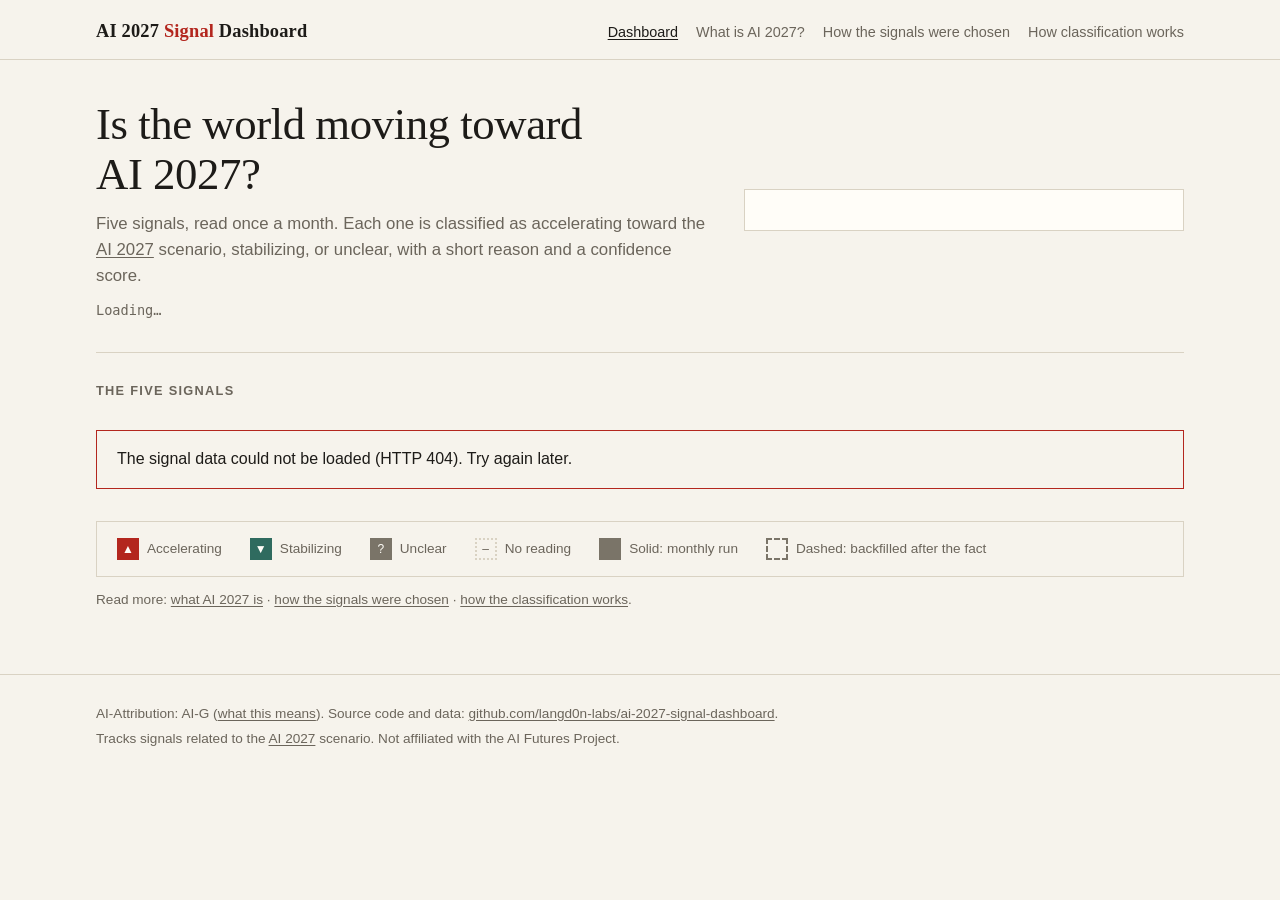
==== site/index.html @ ce1a248b "Announce when the dashboard has loaded #updated is now role="status" and is set after the cards rend" ====
<!doctype html>
<html lang="en">
<head>
  <meta charset="utf-8">
  <meta name="viewport" content="width=device-width, initial-scale=1">
  <title>AI 2027 Signal Dashboard</title>
  <meta name="description" content="An early-warning dashboard that tracks whether the world is moving toward the AI 2027 scenario, across five signals.">
  <link rel="icon" href="data:,">
  <link rel="stylesheet" href="style.css">
  <script src="app.js" defer></script>
</head>
<body data-page="dashboard">
  <header class="site-header">
    <div class="wrap">
      <a class="brand" href="index.html">AI 2027 <span>Signal</span> Dashboard</a>
      <nav class="site-nav" aria-label="Site">
      <a href="index.html" aria-current="page">Dashboard</a>
      <a href="about.html">What is AI 2027?</a>
      <a href="signals.html">How the signals were chosen</a>
      <a href="method.html">How classification works</a>
      </nav>
    </div>
  </header>
  <p id="sample-banner" class="banner" hidden>Sample data — not a real classification yet</p>
  <main class="wrap">
    <section class="intro" aria-labelledby="page-title">
      <div>
        <h1 id="page-title">Is the world moving toward AI&nbsp;2027?</h1>
        <p class="lede">Five signals, read once a month. Each one is classified as accelerating toward the <a href="about.html">AI 2027</a> scenario, stabilizing, or unclear, with a short reason and a confidence score.</p>
        <p id="updated" class="updated" role="status">Loading…</p>
      </div>
      <div id="overall" class="overall"></div>
    </section>

    <h2 class="section-title">The five signals</h2>
    <div id="signals" class="grid"></div>

    <div class="legend" role="group" aria-label="Legend">
      <div><span class="mark" data-status="accelerating" data-run="scheduled" aria-hidden="true">▲</span> Accelerating</div>
      <div><span class="mark" data-status="stabilizing" data-run="scheduled" aria-hidden="true">▼</span> Stabilizing</div>
      <div><span class="mark" data-status="unclear" data-run="scheduled" aria-hidden="true">?</span> Unclear</div>
      <div><span class="mark none" aria-hidden="true">–</span> No reading</div>
      <div><span class="mark" data-status="unclear" data-run="scheduled" aria-hidden="true"></span> Solid: monthly run</div>
      <div><span class="mark" data-status="unclear" data-run="backfill" aria-hidden="true"></span> Dashed: backfilled after the fact</div>
    </div>
    <p class="meta-line">Read more: <a href="about.html">what AI 2027 is</a> · <a href="signals.html">how the signals were chosen</a> · <a href="method.html">how the classification works</a>.</p>
  </main>
  <footer class="site-footer">
    <div class="wrap">
      <p>AI-Attribution: AI-G (<a href="https://langd0n.com/ai-attribution">what this means</a>). Source code and data: <a href="https://github.com/langd0n-labs/ai-2027-signal-dashboard">github.com/langd0n-labs/ai-2027-signal-dashboard</a>.</p>
      <p>Tracks signals related to the <a href="https://ai-2027.com">AI 2027</a> scenario. Not affiliated with the AI Futures Project.</p>
    </div>
  </footer>
</body>
</html>
---- site/style.css ----
:root {
  --bg: #f6f3ec;
  --surface: #fffdf8;
  --ink: #1d1b18;
  --muted: #6b655b;
  --rule: #d9d2c3;
  --face: #fbf8f1;
  --accel: #b3261e;
  --stable: #2f6b5f;
  --unclear: #7a7468;
  --accent: #b3261e;
  --focus: #1f5fbf;
  --serif: "Iowan Old Style", "Palatino Linotype", Palatino, Georgia, serif;
  --sans: -apple-system, BlinkMacSystemFont, "Segoe UI", Roboto, "Helvetica Neue", Arial, sans-serif;
  --mono: ui-monospace, "SF Mono", Menlo, Consolas, monospace;
  color-scheme: light dark;
}

@media (prefers-color-scheme: dark) {
  :root {
    --bg: #15140f;
    --surface: #1e1c17;
    --ink: #ece6d8;
    --muted: #a59e8f;
    --rule: #39352c;
    --face: #24221c;
    --accel: #f0766c;
    --stable: #6fbfab;
    --unclear: #a59e8f;
    --accent: #f0766c;
    --focus: #8ab4ff;
  }
}

* { box-sizing: border-box; }

body {
  margin: 0;
  background: var(--bg);
  color: var(--ink);
  font: 16px/1.55 var(--sans);
}

a { color: inherit; text-underline-offset: 2px; }
a:hover { color: var(--accent); }
:focus-visible { outline: 3px solid var(--focus); outline-offset: 2px; border-radius: 2px; }

.wrap { max-width: 1120px; margin: 0 auto; padding: 0 16px; }

/* Header and footer */
.site-header { border-bottom: 1px solid var(--rule); }
.site-header .wrap { display: flex; flex-wrap: wrap; align-items: baseline; justify-content: space-between; gap: 8px 24px; padding-top: 20px; padding-bottom: 16px; }
.brand { font: 600 1.15rem/1.2 var(--serif); text-decoration: none; letter-spacing: 0.01em; }
.brand span { color: var(--accent); }
.site-nav { display: flex; flex-wrap: wrap; gap: 4px 18px; font-size: 0.9rem; }
.site-nav a { color: var(--muted); text-decoration: none; }
.site-nav a:hover, .site-nav a[aria-current="page"] { color: var(--ink); text-decoration: underline; }

.site-footer { border-top: 1px solid var(--rule); margin-top: 64px; padding: 24px 0 40px; color: var(--muted); font-size: 0.85rem; }
.site-footer p { margin: 4px 0; }

/* Banner */
.banner { background: var(--accent); color: var(--bg); font-weight: 600; text-align: center; padding: 8px 16px; font-size: 0.9rem; }
.banner[hidden] { display: none; }

/* Intro + overall */
.intro { display: grid; grid-template-columns: minmax(0, 1.4fr) minmax(0, 1fr); gap: 32px; align-items: center; padding: 40px 0 32px; border-bottom: 1px solid var(--rule); }
.intro h1 { font: 500 clamp(1.9rem, 4vw, 2.8rem)/1.1 var(--serif); margin: 0 0 12px; letter-spacing: -0.01em; }
.lede { font-size: 1.05rem; color: var(--muted); margin: 0 0 12px; max-width: 38em; }
.updated { font: 0.85rem/1.4 var(--mono); color: var(--muted); margin: 0; }

.overall { display: flex; gap: 20px; align-items: center; background: var(--surface); border: 1px solid var(--rule); padding: 20px; }
.overall .dial { width: 120px; flex: none; }
.overall h2 { font: 600 0.8rem/1 var(--sans); text-transform: uppercase; letter-spacing: 0.1em; color: var(--muted); margin: 0 0 8px; }
.overall p { margin: 0; }
.overall .note { color: var(--muted); font-size: 0.9rem; margin-top: 6px; }

/* Signal cards */
.section-title { font: 600 0.8rem/1 var(--sans); text-transform: uppercase; letter-spacing: 0.1em; color: var(--muted); margin: 32px 0 16px; }
.grid { display: grid; grid-template-columns: repeat(auto-fill, minmax(min(100%, 330px), 1fr)); gap: 20px; }

.card { background: var(--surface); border: 1px solid var(--rule); border-top: 4px solid var(--status, var(--rule)); padding: 18px 20px 20px; display: flex; flex-direction: column; gap: 14px; min-width: 0; }
:is(.card, .overall)[data-status="accelerating"] { --status: var(--accel); }
:is(.card, .overall)[data-status="stabilizing"] { --status: var(--stable); }
:is(.card, .overall)[data-status="unclear"] { --status: var(--unclear); }
.card-head { display: flex; justify-content: space-between; align-items: baseline; gap: 12px; }
.card h3 { font: 600 1.3rem/1.2 var(--serif); margin: 0; }
.period { font: 0.8rem/1 var(--mono); color: var(--muted); white-space: nowrap; }

.reading { display: flex; gap: 16px; align-items: center; }
.reading .dial { width: 96px; flex: none; }
.status { font-weight: 700; font-size: 1.05rem; color: var(--status, var(--muted)); display: flex; align-items: center; gap: 6px; }
.meta-line { color: var(--muted); font-size: 0.85rem; margin: 2px 0 0; }
.meta-line.model { font-family: var(--mono); font-size: 0.78rem; white-space: nowrap; overflow: hidden; text-overflow: ellipsis; }
.justification { margin: 0; }

.history { display: flex; flex-direction: column; gap: 6px; }
.history-label { font-size: 0.75rem; color: var(--muted); text-transform: uppercase; letter-spacing: 0.08em; }
.strip { display: flex; gap: 4px; flex-wrap: wrap; list-style: none; margin: 0; padding: 0; }
.mark { width: 30px; height: 30px; display: grid; place-items: center; font-size: 0.75rem; line-height: 1; border: 2px solid var(--c, var(--rule)); color: var(--c, var(--muted)); }
.mark[data-status="accelerating"] { --c: var(--accel); }
.mark[data-status="stabilizing"] { --c: var(--stable); }
.mark[data-status="unclear"] { --c: var(--unclear); }
.mark[data-run="scheduled"] { background: var(--c); color: var(--surface); }
.mark[data-run="backfill"] { border-style: dashed; }
.mark.none { border-style: dotted; color: var(--muted); }
.strip-box { width: fit-content; max-width: 100%; display: flex; flex-direction: column; gap: 4px; }
.strip-axis { display: flex; justify-content: space-between; gap: 12px; font: 0.7rem/1 var(--mono); color: var(--muted); }

.sources { font-size: 0.85rem; }
.sources h4 { font-size: 0.75rem; color: var(--muted); text-transform: uppercase; letter-spacing: 0.08em; margin: 0 0 4px; font-weight: 600; }
.sources ul { margin: 0; padding-left: 18px; }
.sources li { overflow-wrap: anywhere; }

/* Dial */
.dial svg { display: block; width: 100%; height: auto; }
.dial .face { fill: var(--face); stroke: var(--ink); stroke-width: 1.5; }
.dial .tick { stroke: var(--muted); stroke-width: 1.5; }
.dial .tick.major { stroke: var(--ink); stroke-width: 3; }
.dial .wedge { fill: var(--status, var(--unclear)); opacity: 0.22; }
.dial .hand { stroke: var(--ink); stroke-linecap: round; }
.dial .hand.minute { stroke: var(--status, var(--ink)); stroke-width: 3; }
.dial .hand.hour { stroke-width: 4; }
.dial .hand.dashed { stroke-dasharray: 4 3; }
.dial .hub { fill: var(--ink); }
.dial .empty-label { fill: var(--muted); font: 600 9px var(--sans); text-anchor: middle; letter-spacing: 0.08em; }

/* Legend */
.legend { display: flex; flex-wrap: wrap; gap: 12px 28px; margin-top: 24px; padding: 16px 20px; border: 1px solid var(--rule); font-size: 0.85rem; color: var(--muted); }
.legend div { display: flex; align-items: center; gap: 8px; }
.legend .mark { width: 22px; height: 22px; }
.legend + .meta-line { margin-top: 12px; }

.error { border: 1px solid var(--accent); padding: 16px 20px; margin: 32px 0; }

/* Explainer pages */
.prose { max-width: 42em; padding: 40px 0 0; }
.prose h1 { font: 500 clamp(1.8rem, 4vw, 2.5rem)/1.15 var(--serif); margin: 0 0 20px; }
.prose h2 { font: 600 1.3rem/1.3 var(--serif); margin: 32px 0 8px; }
.prose p, .prose li { font-size: 1.02rem; }
.prose dl { margin: 0; }
.prose dt { font: 600 1.1rem/1.3 var(--serif); margin-top: 20px; }
.prose dd { margin: 4px 0 0; }
.prose dd p { margin: 4px 0; }
.prose .tag { font-weight: 700; }
.prose .tag.a { color: var(--accel); }
.prose .tag.s { color: var(--stable); }

@media (max-width: 760px) {
  .intro { grid-template-columns: 1fr; padding-top: 28px; gap: 24px; }
}
@media (max-width: 400px) {
  .overall { flex-direction: column; align-items: flex-start; }
  .reading .dial { width: 80px; }
}
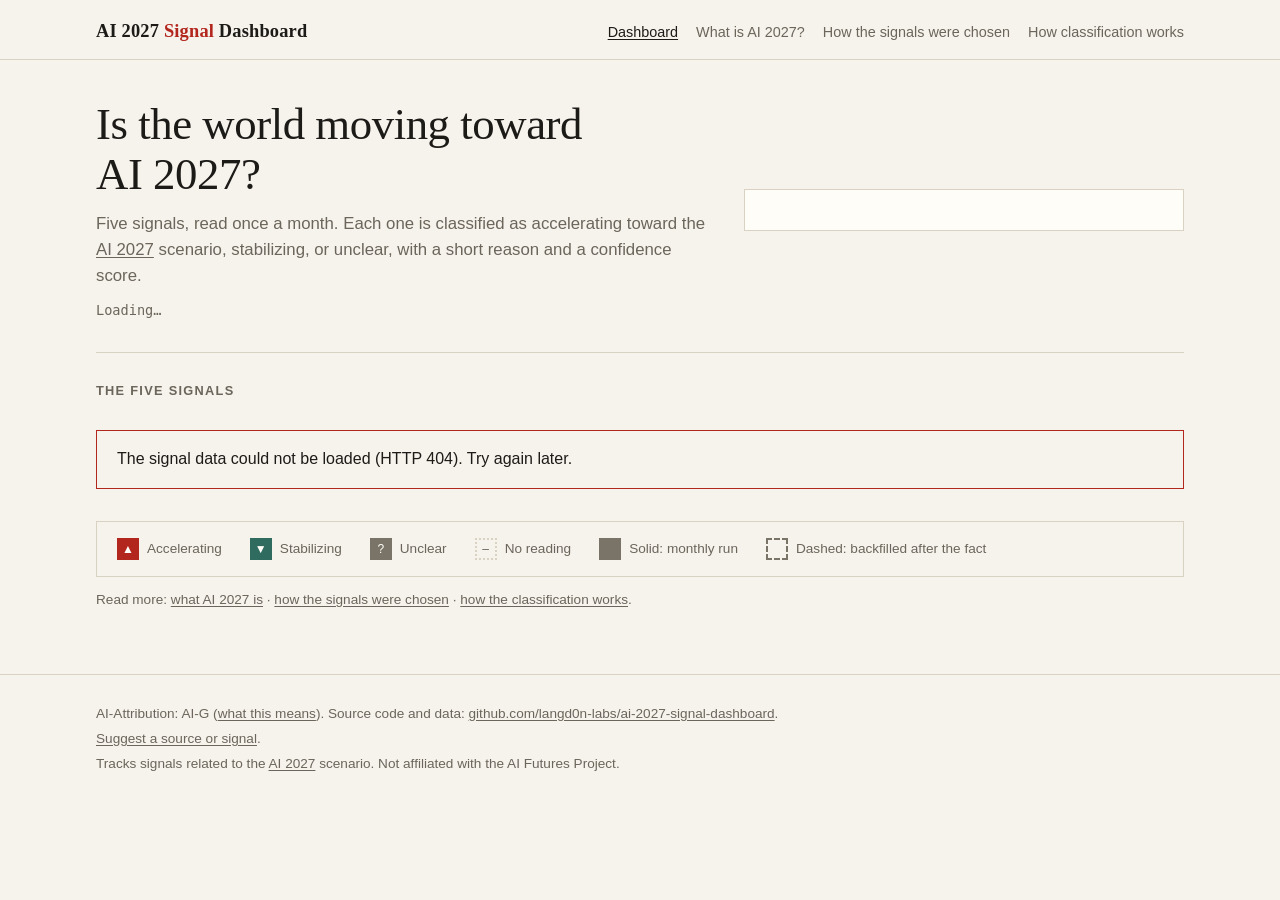
==== commit 3e9288e8: "Let readers propose data sources and request signals Add issue forms for source proposals and signal" ====
--- a/site/index.html
+++ b/site/index.html
@@ -27,15 +27,15 @@
       <div>
         <h1 id="page-title">Is the world moving toward AI&nbsp;2027?</h1>
         <p class="lede">Five signals, read once a month. Each one is classified as accelerating toward the <a href="about.html">AI 2027</a> scenario, stabilizing, or unclear, with a short reason and a confidence score.</p>
-        <p id="updated" class="updated" role="status">Loading…</p>
+        <p id="updated" class="updated">Loading…</p>
       </div>
-      <div id="overall" class="overall"></div>
+      <div id="overall" class="overall" aria-live="polite"></div>
     </section>
 
     <h2 class="section-title">The five signals</h2>
-    <div id="signals" class="grid"></div>
+    <div id="signals" class="grid" aria-live="polite"></div>
 
-    <div class="legend" role="group" aria-label="Legend">
+    <div class="legend" aria-label="Legend">
       <div><span class="mark" data-status="accelerating" data-run="scheduled" aria-hidden="true">▲</span> Accelerating</div>
       <div><span class="mark" data-status="stabilizing" data-run="scheduled" aria-hidden="true">▼</span> Stabilizing</div>
       <div><span class="mark" data-status="unclear" data-run="scheduled" aria-hidden="true">?</span> Unclear</div>
@@ -48,6 +48,7 @@
   <footer class="site-footer">
     <div class="wrap">
       <p>AI-Attribution: AI-G (<a href="https://langd0n.com/ai-attribution">what this means</a>). Source code and data: <a href="https://github.com/langd0n-labs/ai-2027-signal-dashboard">github.com/langd0n-labs/ai-2027-signal-dashboard</a>.</p>
+      <p><a href="https://github.com/langd0n-labs/ai-2027-signal-dashboard/issues/new/choose">Suggest a source or signal</a>.</p>
       <p>Tracks signals related to the <a href="https://ai-2027.com">AI 2027</a> scenario. Not affiliated with the AI Futures Project.</p>
     </div>
   </footer>
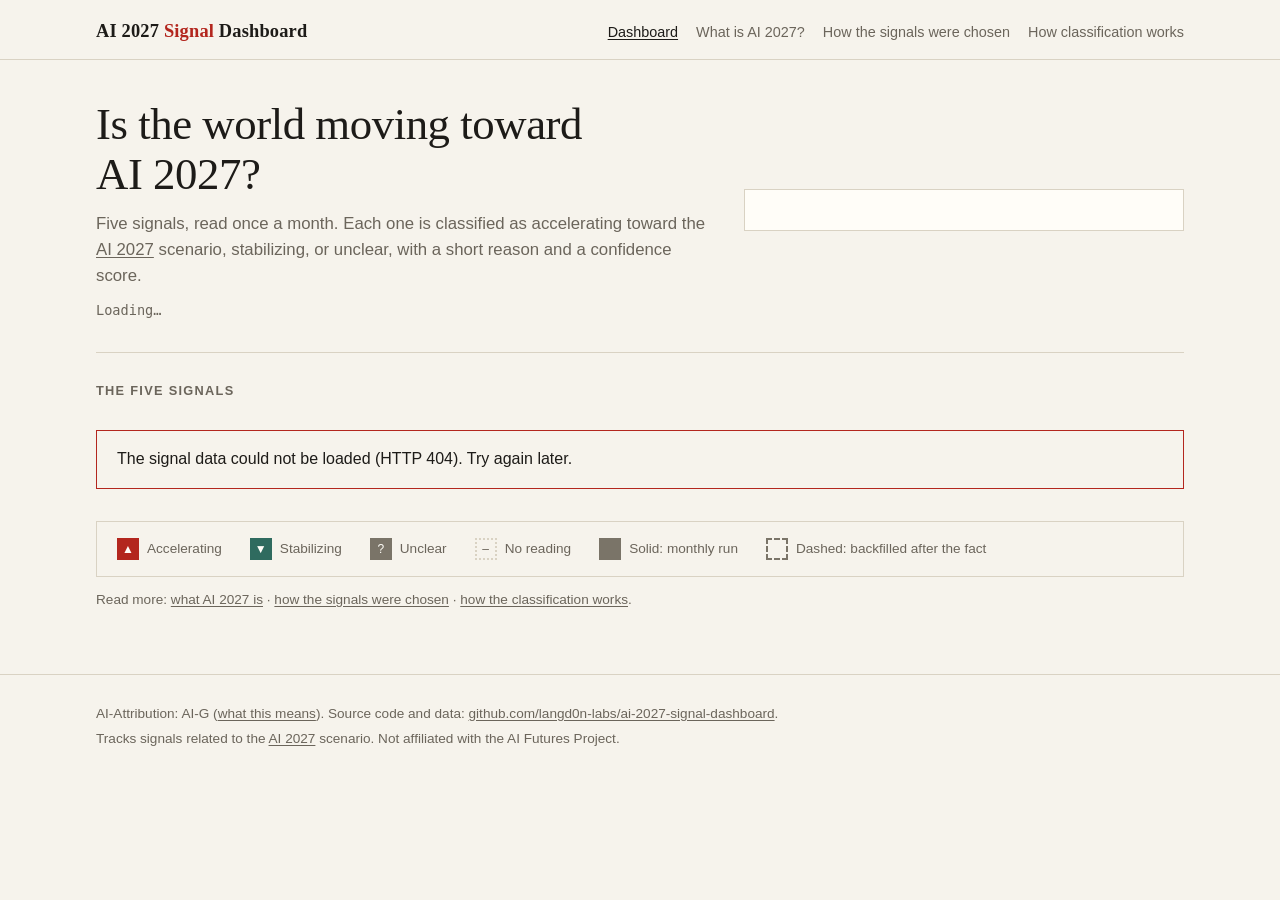
==== commit c9174445: "Merge pull request #11 from langd0n-labs/10-site-review-fixes Site fixes from the #5 review" ====
--- a/site/index.html
+++ b/site/index.html
@@ -27,15 +27,15 @@
       <div>
         <h1 id="page-title">Is the world moving toward AI&nbsp;2027?</h1>
         <p class="lede">Five signals, read once a month. Each one is classified as accelerating toward the <a href="about.html">AI 2027</a> scenario, stabilizing, or unclear, with a short reason and a confidence score.</p>
-        <p id="updated" class="updated">Loading…</p>
+        <p id="updated" class="updated" role="status">Loading…</p>
       </div>
-      <div id="overall" class="overall" aria-live="polite"></div>
+      <div id="overall" class="overall"></div>
     </section>
 
     <h2 class="section-title">The five signals</h2>
-    <div id="signals" class="grid" aria-live="polite"></div>
+    <div id="signals" class="grid"></div>
 
-    <div class="legend" aria-label="Legend">
+    <div class="legend" role="group" aria-label="Legend">
       <div><span class="mark" data-status="accelerating" data-run="scheduled" aria-hidden="true">▲</span> Accelerating</div>
       <div><span class="mark" data-status="stabilizing" data-run="scheduled" aria-hidden="true">▼</span> Stabilizing</div>
       <div><span class="mark" data-status="unclear" data-run="scheduled" aria-hidden="true">?</span> Unclear</div>
@@ -48,7 +48,6 @@
   <footer class="site-footer">
     <div class="wrap">
       <p>AI-Attribution: AI-G (<a href="https://langd0n.com/ai-attribution">what this means</a>). Source code and data: <a href="https://github.com/langd0n-labs/ai-2027-signal-dashboard">github.com/langd0n-labs/ai-2027-signal-dashboard</a>.</p>
-      <p><a href="https://github.com/langd0n-labs/ai-2027-signal-dashboard/issues/new/choose">Suggest a source or signal</a>.</p>
       <p>Tracks signals related to the <a href="https://ai-2027.com">AI 2027</a> scenario. Not affiliated with the AI Futures Project.</p>
     </div>
   </footer>
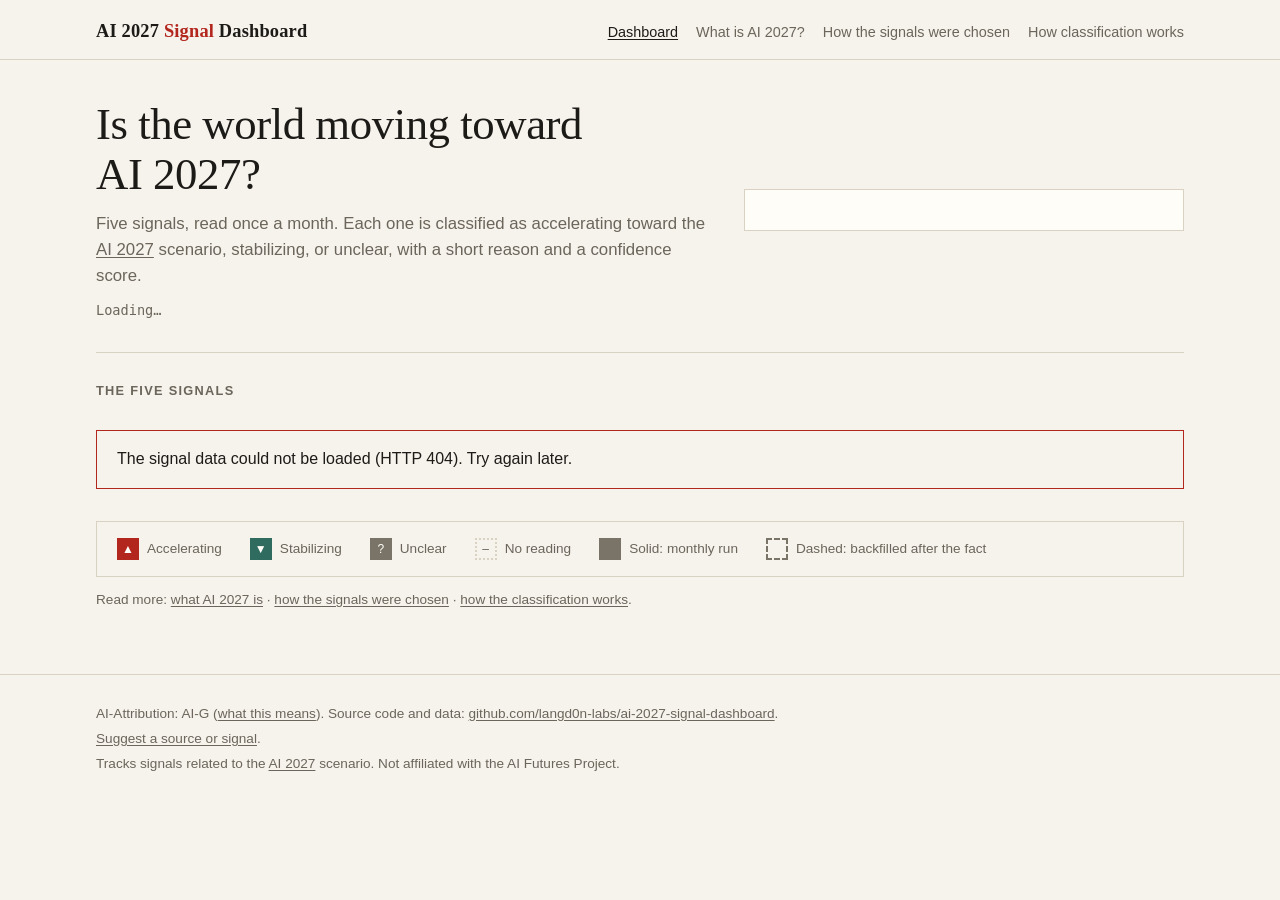
==== commit 72b7e701: "Merge b5dcf24f801c652aebfbd2385c23896fce0a73f3 into c91744455505887281a1a27dea1fcf5bc54bc095" ====
--- a/site/index.html
+++ b/site/index.html
@@ -48,6 +48,7 @@
   <footer class="site-footer">
     <div class="wrap">
       <p>AI-Attribution: AI-G (<a href="https://langd0n.com/ai-attribution">what this means</a>). Source code and data: <a href="https://github.com/langd0n-labs/ai-2027-signal-dashboard">github.com/langd0n-labs/ai-2027-signal-dashboard</a>.</p>
+      <p><a href="https://github.com/langd0n-labs/ai-2027-signal-dashboard/issues/new/choose">Suggest a source or signal</a>.</p>
       <p>Tracks signals related to the <a href="https://ai-2027.com">AI 2027</a> scenario. Not affiliated with the AI Futures Project.</p>
     </div>
   </footer>
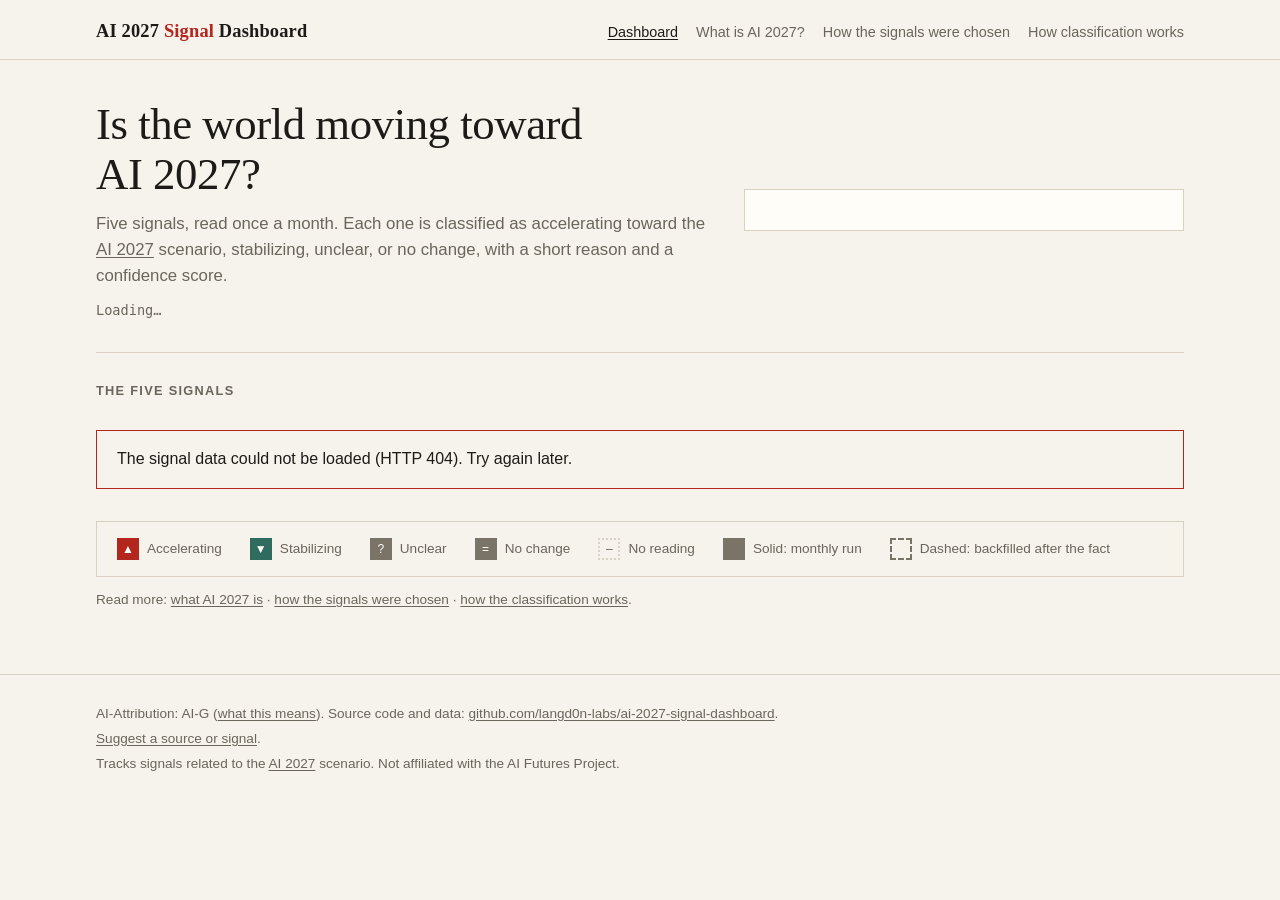
==== commit 80ace329: "Add a "no change" status for quiet months A fourth status, no_change, for months where the sources w" ====
--- a/site/index.html
+++ b/site/index.html
@@ -26,7 +26,8 @@
     <section class="intro" aria-labelledby="page-title">
       <div>
         <h1 id="page-title">Is the world moving toward AI&nbsp;2027?</h1>
-        <p class="lede">Five signals, read once a month. Each one is classified as accelerating toward the <a href="about.html">AI 2027</a> scenario, stabilizing, or unclear, with a short reason and a confidence score.</p>
+        <p class="lede">Five signals, read once a month. Each one is classified as accelerating toward the <a href="about.html">AI 2027</a> scenario, stabilizing, unclear, or no change, with a short reason and a confidence score.</p>
+        <p id="reading-month" class="reading-month"></p>
         <p id="updated" class="updated" role="status">Loading…</p>
       </div>
       <div id="overall" class="overall"></div>
@@ -39,6 +40,7 @@
       <div><span class="mark" data-status="accelerating" data-run="scheduled" aria-hidden="true">▲</span> Accelerating</div>
       <div><span class="mark" data-status="stabilizing" data-run="scheduled" aria-hidden="true">▼</span> Stabilizing</div>
       <div><span class="mark" data-status="unclear" data-run="scheduled" aria-hidden="true">?</span> Unclear</div>
+      <div><span class="mark" data-status="no_change" data-run="scheduled" aria-hidden="true">=</span> No change</div>
       <div><span class="mark none" aria-hidden="true">–</span> No reading</div>
       <div><span class="mark" data-status="unclear" data-run="scheduled" aria-hidden="true"></span> Solid: monthly run</div>
       <div><span class="mark" data-status="unclear" data-run="backfill" aria-hidden="true"></span> Dashed: backfilled after the fact</div>
--- a/site/style.css
+++ b/site/style.css
@@ -67,6 +67,8 @@
 .intro { display: grid; grid-template-columns: minmax(0, 1.4fr) minmax(0, 1fr); gap: 32px; align-items: center; padding: 40px 0 32px; border-bottom: 1px solid var(--rule); }
 .intro h1 { font: 500 clamp(1.9rem, 4vw, 2.8rem)/1.1 var(--serif); margin: 0 0 12px; letter-spacing: -0.01em; }
 .lede { font-size: 1.05rem; color: var(--muted); margin: 0 0 12px; max-width: 38em; }
+.reading-month { font: 600 1.2rem/1.3 var(--sans); margin: 0 0 4px; }
+.reading-month:empty { display: none; }
 .updated { font: 0.85rem/1.4 var(--mono); color: var(--muted); margin: 0; }
 
 .overall { display: flex; gap: 20px; align-items: center; background: var(--surface); border: 1px solid var(--rule); padding: 20px; }
@@ -83,6 +85,7 @@
 :is(.card, .overall)[data-status="accelerating"] { --status: var(--accel); }
 :is(.card, .overall)[data-status="stabilizing"] { --status: var(--stable); }
 :is(.card, .overall)[data-status="unclear"] { --status: var(--unclear); }
+:is(.card, .overall)[data-status="no_change"] { --status: var(--unclear); }
 .card-head { display: flex; justify-content: space-between; align-items: baseline; gap: 12px; }
 .card h3 { font: 600 1.3rem/1.2 var(--serif); margin: 0; }
 .period { font: 0.8rem/1 var(--mono); color: var(--muted); white-space: nowrap; }
@@ -101,6 +104,7 @@
 .mark[data-status="accelerating"] { --c: var(--accel); }
 .mark[data-status="stabilizing"] { --c: var(--stable); }
 .mark[data-status="unclear"] { --c: var(--unclear); }
+.mark[data-status="no_change"] { --c: var(--unclear); }
 .mark[data-run="scheduled"] { background: var(--c); color: var(--surface); }
 .mark[data-run="backfill"] { border-style: dashed; }
 .mark.none { border-style: dotted; color: var(--muted); }
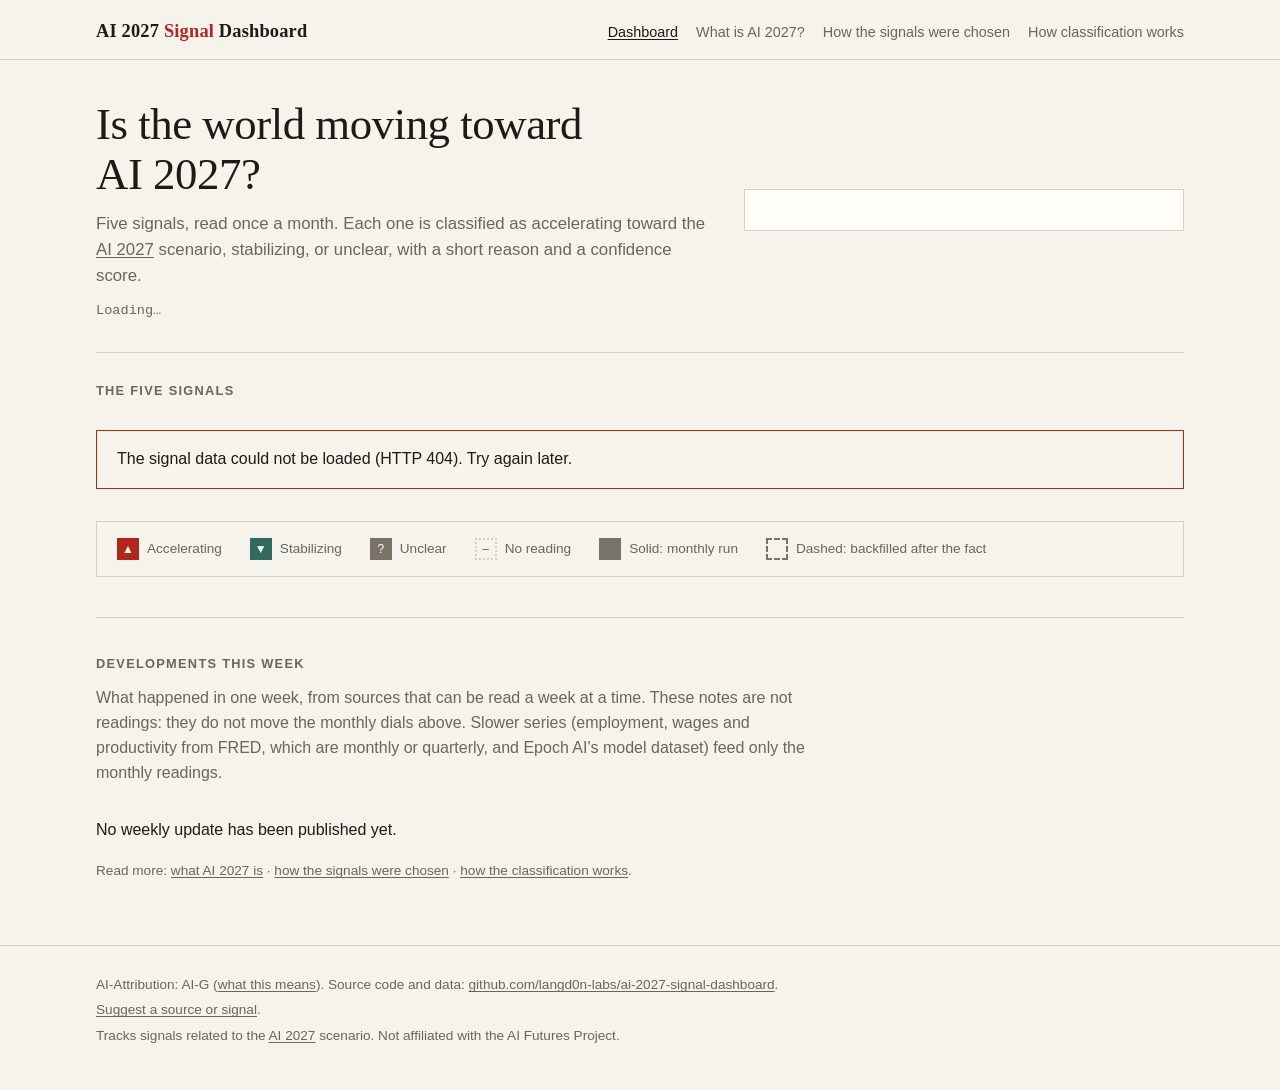
==== commit 36b2037a: "Add weekly developments alongside monthly signal readings (#26) pipeline/weekly.py summarizes up to " ====
--- a/site/index.html
+++ b/site/index.html
@@ -26,7 +26,7 @@
     <section class="intro" aria-labelledby="page-title">
       <div>
         <h1 id="page-title">Is the world moving toward AI&nbsp;2027?</h1>
-        <p class="lede">Five signals, read once a month. Each one is classified as accelerating toward the <a href="about.html">AI 2027</a> scenario, stabilizing, unclear, or no change, with a short reason and a confidence score.</p>
+        <p class="lede">Five signals, read once a month. Each one is classified as accelerating toward the <a href="about.html">AI 2027</a> scenario, stabilizing, or unclear, with a short reason and a confidence score.</p>
         <p id="reading-month" class="reading-month"></p>
         <p id="updated" class="updated" role="status">Loading…</p>
       </div>
@@ -40,11 +40,17 @@
       <div><span class="mark" data-status="accelerating" data-run="scheduled" aria-hidden="true">▲</span> Accelerating</div>
       <div><span class="mark" data-status="stabilizing" data-run="scheduled" aria-hidden="true">▼</span> Stabilizing</div>
       <div><span class="mark" data-status="unclear" data-run="scheduled" aria-hidden="true">?</span> Unclear</div>
-      <div><span class="mark" data-status="no_change" data-run="scheduled" aria-hidden="true">=</span> No change</div>
       <div><span class="mark none" aria-hidden="true">–</span> No reading</div>
       <div><span class="mark" data-status="unclear" data-run="scheduled" aria-hidden="true"></span> Solid: monthly run</div>
       <div><span class="mark" data-status="unclear" data-run="backfill" aria-hidden="true"></span> Dashed: backfilled after the fact</div>
     </div>
+    <section class="weekly" aria-labelledby="weekly-title">
+      <h2 id="weekly-title" class="section-title">Developments this week</h2>
+      <p class="weekly-note">What happened in one week, from sources that can be read a week at a time. These notes are not readings: they do not move the monthly dials above. Slower series (employment, wages and productivity from FRED, which are monthly or quarterly, and Epoch AI's model dataset) feed only the monthly readings.</p>
+      <p id="weekly-window" class="updated"></p>
+      <div id="weekly-list" class="weekly-list"><p>Loading…</p></div>
+    </section>
+
     <p class="meta-line">Read more: <a href="about.html">what AI 2027 is</a> · <a href="signals.html">how the signals were chosen</a> · <a href="method.html">how the classification works</a>.</p>
   </main>
   <footer class="site-footer">
--- a/site/style.css
+++ b/site/style.css
@@ -85,7 +85,6 @@
 :is(.card, .overall)[data-status="accelerating"] { --status: var(--accel); }
 :is(.card, .overall)[data-status="stabilizing"] { --status: var(--stable); }
 :is(.card, .overall)[data-status="unclear"] { --status: var(--unclear); }
-:is(.card, .overall)[data-status="no_change"] { --status: var(--unclear); }
 .card-head { display: flex; justify-content: space-between; align-items: baseline; gap: 12px; }
 .card h3 { font: 600 1.3rem/1.2 var(--serif); margin: 0; }
 .period { font: 0.8rem/1 var(--mono); color: var(--muted); white-space: nowrap; }
@@ -104,7 +103,6 @@
 .mark[data-status="accelerating"] { --c: var(--accel); }
 .mark[data-status="stabilizing"] { --c: var(--stable); }
 .mark[data-status="unclear"] { --c: var(--unclear); }
-.mark[data-status="no_change"] { --c: var(--unclear); }
 .mark[data-run="scheduled"] { background: var(--c); color: var(--surface); }
 .mark[data-run="backfill"] { border-style: dashed; }
 .mark.none { border-style: dotted; color: var(--muted); }
@@ -135,6 +133,17 @@
 .legend .mark { width: 22px; height: 22px; }
 .legend + .meta-line { margin-top: 12px; }
 
+/* Weekly developments: a plain list, no dials, so it never reads as a monthly reading */
+.weekly { margin-top: 40px; padding-top: 8px; border-top: 1px solid var(--rule); }
+.weekly-note { color: var(--muted); max-width: 46em; margin: 0 0 8px; }
+.weekly-list { display: grid; grid-template-columns: repeat(auto-fill, minmax(min(100%, 330px), 1fr)); gap: 0 32px; margin-top: 16px; }
+.weekly-item { border-left: 3px solid var(--rule); padding: 2px 0 2px 14px; margin-bottom: 20px; min-width: 0; }
+.weekly-item h3 { font: 600 1.05rem/1.3 var(--serif); margin: 0 0 6px; }
+.weekly-item ul { margin: 0; padding-left: 18px; }
+.weekly-item li { margin-bottom: 6px; overflow-wrap: anywhere; }
+.weekly-item .cite { color: var(--muted); font-size: 0.85rem; }
+.weekly-item .quiet { margin: 0; color: var(--muted); font-style: italic; }
+
 .error { border: 1px solid var(--accent); padding: 16px 20px; margin: 32px 0; }
 
 /* Explainer pages */
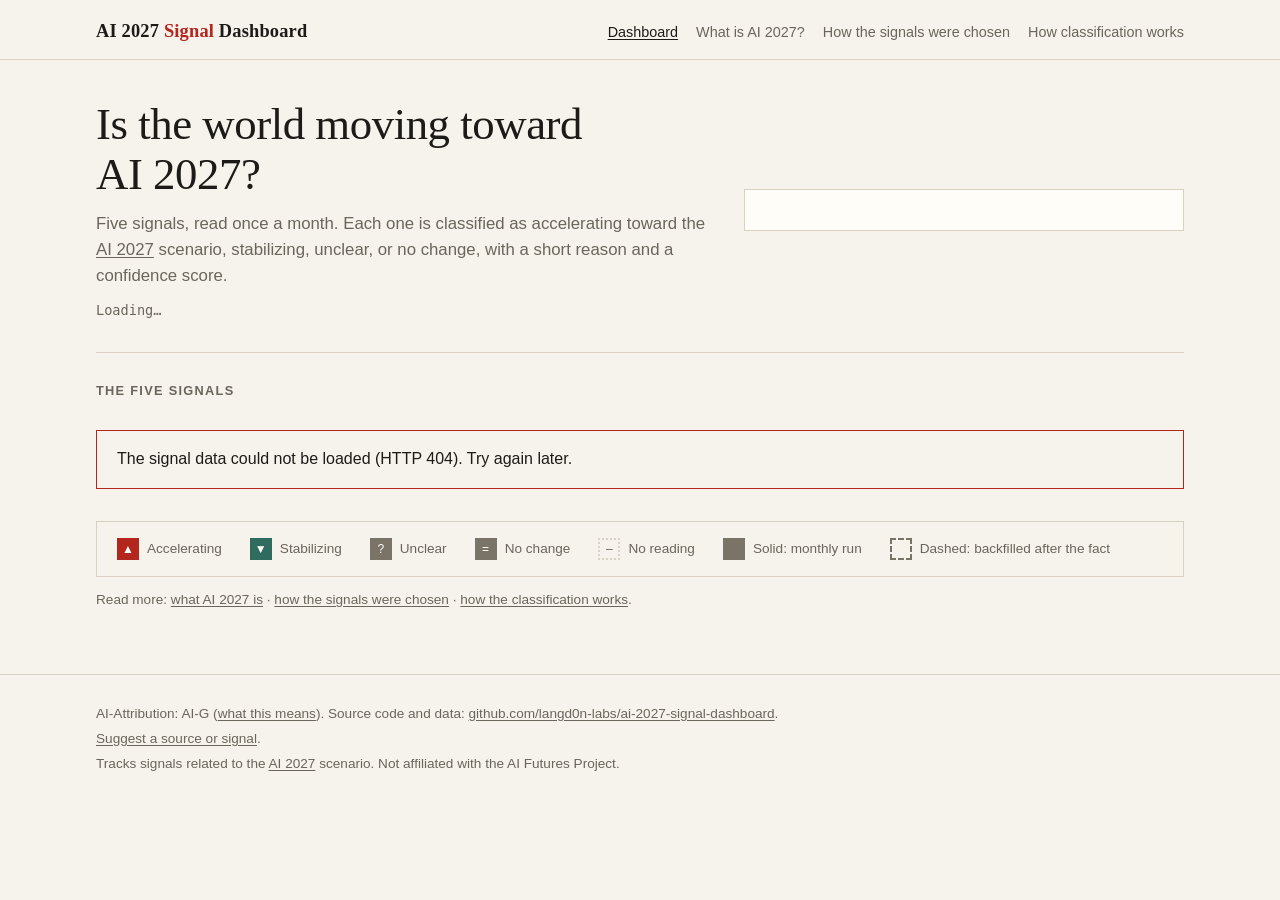
==== commit 0c0814fd: "Merge 74494b1bc11f4892b7528b53aa0fd70a592529ed into 2f4aee6a56bae7d54e2ee2074b2e82ff46269e17" ====
--- a/site/index.html
+++ b/site/index.html
@@ -26,7 +26,7 @@
     <section class="intro" aria-labelledby="page-title">
       <div>
         <h1 id="page-title">Is the world moving toward AI&nbsp;2027?</h1>
-        <p class="lede">Five signals, read once a month. Each one is classified as accelerating toward the <a href="about.html">AI 2027</a> scenario, stabilizing, or unclear, with a short reason and a confidence score.</p>
+        <p class="lede">Five signals, read once a month. Each one is classified as accelerating toward the <a href="about.html">AI 2027</a> scenario, stabilizing, unclear, or no change, with a short reason and a confidence score.</p>
         <p id="reading-month" class="reading-month"></p>
         <p id="updated" class="updated" role="status">Loading…</p>
       </div>
@@ -40,17 +40,11 @@
       <div><span class="mark" data-status="accelerating" data-run="scheduled" aria-hidden="true">▲</span> Accelerating</div>
       <div><span class="mark" data-status="stabilizing" data-run="scheduled" aria-hidden="true">▼</span> Stabilizing</div>
       <div><span class="mark" data-status="unclear" data-run="scheduled" aria-hidden="true">?</span> Unclear</div>
+      <div><span class="mark" data-status="no_change" data-run="scheduled" aria-hidden="true">=</span> No change</div>
       <div><span class="mark none" aria-hidden="true">–</span> No reading</div>
       <div><span class="mark" data-status="unclear" data-run="scheduled" aria-hidden="true"></span> Solid: monthly run</div>
       <div><span class="mark" data-status="unclear" data-run="backfill" aria-hidden="true"></span> Dashed: backfilled after the fact</div>
     </div>
-    <section class="weekly" aria-labelledby="weekly-title">
-      <h2 id="weekly-title" class="section-title">Developments this week</h2>
-      <p class="weekly-note">What happened in one week, from sources that can be read a week at a time. These notes are not readings: they do not move the monthly dials above. Slower series (employment, wages and productivity from FRED, which are monthly or quarterly, and Epoch AI's model dataset) feed only the monthly readings.</p>
-      <p id="weekly-window" class="updated"></p>
-      <div id="weekly-list" class="weekly-list"><p>Loading…</p></div>
-    </section>
-
     <p class="meta-line">Read more: <a href="about.html">what AI 2027 is</a> · <a href="signals.html">how the signals were chosen</a> · <a href="method.html">how the classification works</a>.</p>
   </main>
   <footer class="site-footer">
--- a/site/style.css
+++ b/site/style.css
@@ -85,6 +85,7 @@
 :is(.card, .overall)[data-status="accelerating"] { --status: var(--accel); }
 :is(.card, .overall)[data-status="stabilizing"] { --status: var(--stable); }
 :is(.card, .overall)[data-status="unclear"] { --status: var(--unclear); }
+:is(.card, .overall)[data-status="no_change"] { --status: var(--unclear); }
 .card-head { display: flex; justify-content: space-between; align-items: baseline; gap: 12px; }
 .card h3 { font: 600 1.3rem/1.2 var(--serif); margin: 0; }
 .period { font: 0.8rem/1 var(--mono); color: var(--muted); white-space: nowrap; }
@@ -103,6 +104,7 @@
 .mark[data-status="accelerating"] { --c: var(--accel); }
 .mark[data-status="stabilizing"] { --c: var(--stable); }
 .mark[data-status="unclear"] { --c: var(--unclear); }
+.mark[data-status="no_change"] { --c: var(--unclear); }
 .mark[data-run="scheduled"] { background: var(--c); color: var(--surface); }
 .mark[data-run="backfill"] { border-style: dashed; }
 .mark.none { border-style: dotted; color: var(--muted); }
@@ -125,6 +127,7 @@
 .dial .hand.hour { stroke-width: 4; }
 .dial .hand.dashed { stroke-dasharray: 4 3; }
 .dial .hub { fill: var(--ink); }
+.dial.faded svg { opacity: 0.4; }
 .dial .empty-label { fill: var(--muted); font: 600 9px var(--sans); text-anchor: middle; letter-spacing: 0.08em; }
 
 /* Legend */
@@ -132,17 +135,6 @@
 .legend div { display: flex; align-items: center; gap: 8px; }
 .legend .mark { width: 22px; height: 22px; }
 .legend + .meta-line { margin-top: 12px; }
-
-/* Weekly developments: a plain list, no dials, so it never reads as a monthly reading */
-.weekly { margin-top: 40px; padding-top: 8px; border-top: 1px solid var(--rule); }
-.weekly-note { color: var(--muted); max-width: 46em; margin: 0 0 8px; }
-.weekly-list { display: grid; grid-template-columns: repeat(auto-fill, minmax(min(100%, 330px), 1fr)); gap: 0 32px; margin-top: 16px; }
-.weekly-item { border-left: 3px solid var(--rule); padding: 2px 0 2px 14px; margin-bottom: 20px; min-width: 0; }
-.weekly-item h3 { font: 600 1.05rem/1.3 var(--serif); margin: 0 0 6px; }
-.weekly-item ul { margin: 0; padding-left: 18px; }
-.weekly-item li { margin-bottom: 6px; overflow-wrap: anywhere; }
-.weekly-item .cite { color: var(--muted); font-size: 0.85rem; }
-.weekly-item .quiet { margin: 0; color: var(--muted); font-style: italic; }
 
 .error { border: 1px solid var(--accent); padding: 16px 20px; margin: 32px 0; }
 
